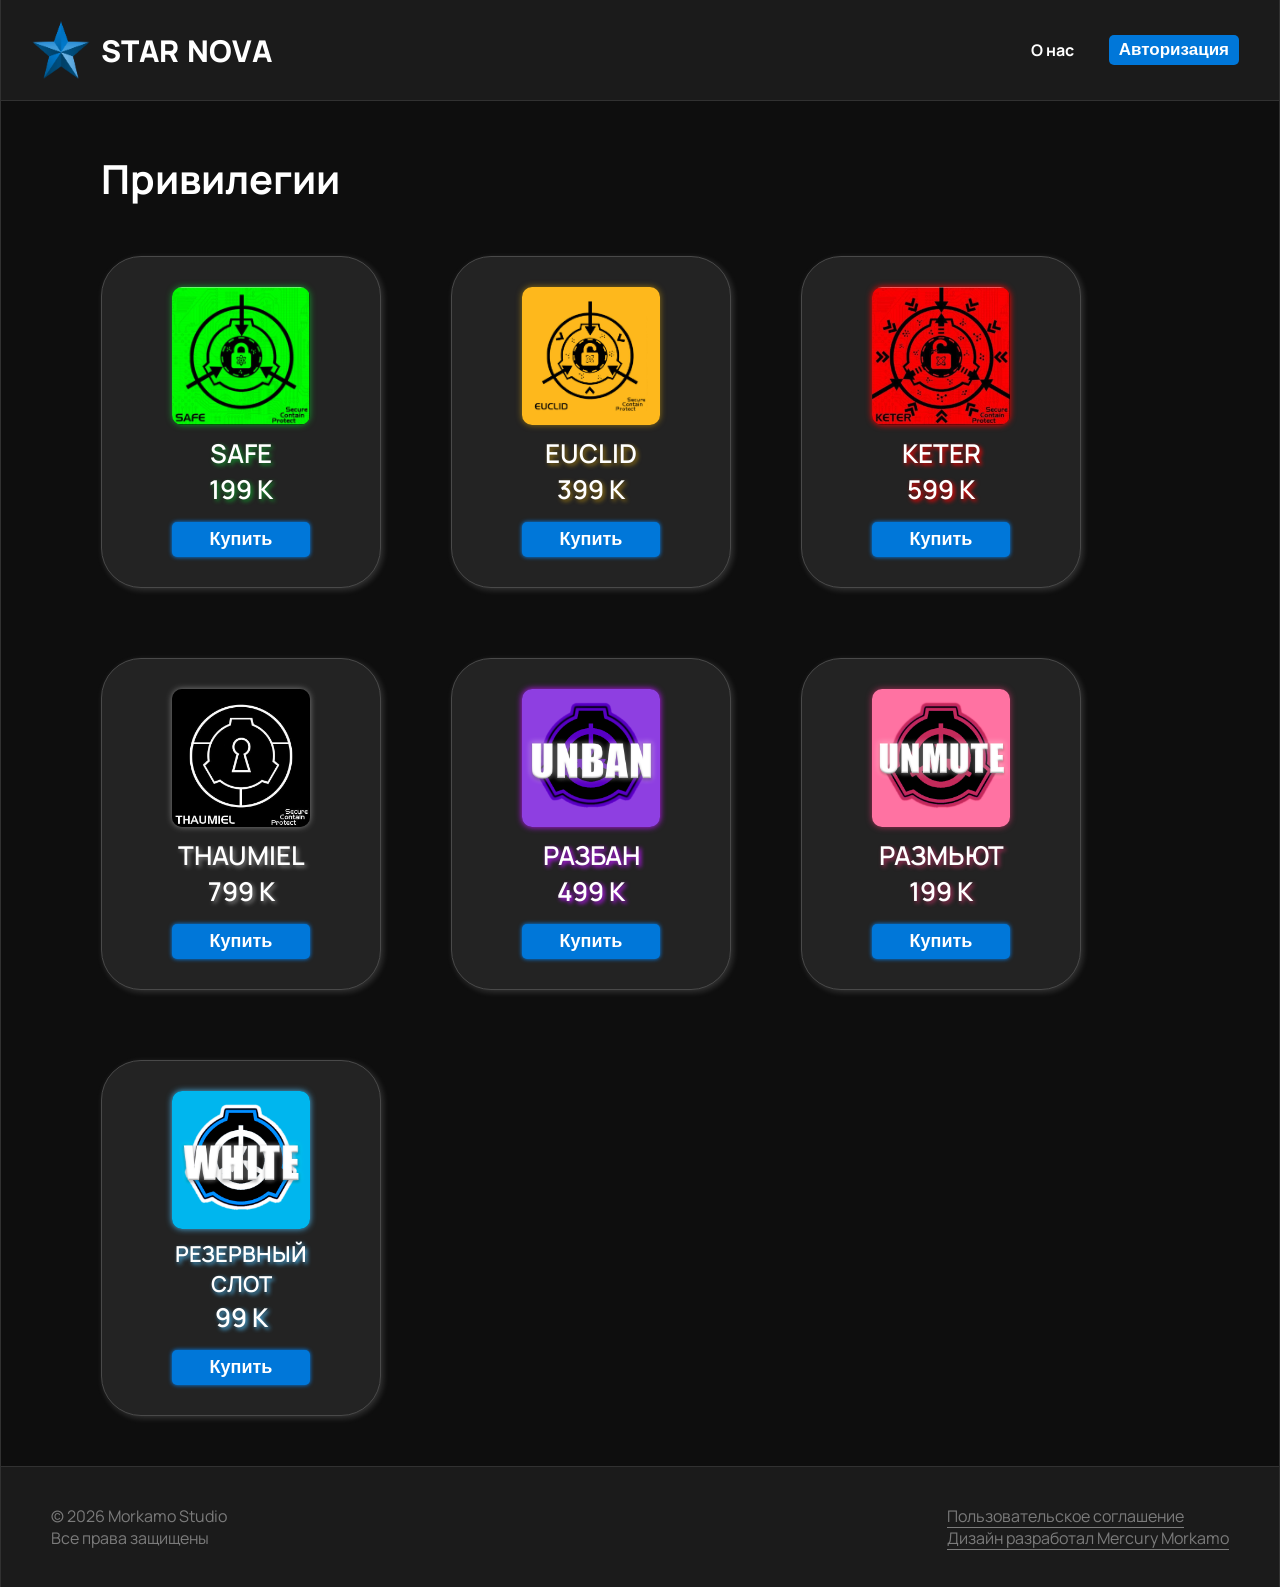
==== index.html @ 3f4933f5 "Commit 2" ====
<!DOCTYPE html>
<html lang="ru">
<head>
    <meta charset="UTF-8">
    <meta name="viewport" content="width=device-width, initial-scale=1.0">
    <link rel="stylesheet" href="css/styles.css">
    <title>SCP:SL Coin System</title>
</head>
<body>
    <div class="header-box">
        <div class="header-content">
            <div class="header-content-logo-box">
                <img src="assets/images/web-site-logo.png" alt="web-site-logo" class="web-site-logo">
                <div class="header-content-logo-text">
                    <p class="header-content-logo-text-letter">S</p>
                    <p class="header-content-logo-text-letter">T</p>
                    <p class="header-content-logo-text-letter">A</p>
                    <p class="header-content-logo-text-letter">R</p>
                    <p class="header-content-logo-text-space"></p>
                    <p class="header-content-logo-text-letter">N</p>
                    <p class="header-content-logo-text-letter">O</p>
                    <p class="header-content-logo-text-letter">V</p>
                    <p class="header-content-logo-text-letter">A</p>
                </div>
            </div>
            <div class="header-content-navigation">
                <a href="#about-us">О нас</a>
                <button class="authButton">Авторизация</button>
            </div>
        </div>
    </div>
    <div class="products-box">
        <div class="product-box-title">
            <p>Привилегии</p>
        </div>
        <div class="product-box-content">
            <div class="product-card" style="--product-glow-color: 0, 255, 51;">
                <div class="product-card-content">
                    <img src="assets/images/safe-logo.jpg" alt="donate-safe-logo" class="product-card-image">
                    <div class="product-card-description">
                        <p>SAFE</p>
                        <p>199 K</p>
                    </div>
                    <button class="button-buy-product">Купить</button>
                </div>
            </div>
            <div class="product-card" style="--product-glow-color: 255, 191, 0;">
                <div class="product-card-content">
                    <img src="assets/images/euclid-logo.jpg" alt="donate-euclid-logo" class="product-card-image">
                    <div class="product-card-description">
                        <p>EUCLID</p>
                        <p>399 K</p>
                    </div>
                    <button class="button-buy-product">Купить</button>
                </div>
            </div>
            <div class="product-card" style="--product-glow-color: 255, 0, 0; --product-glow-intensity: 1">
                <div class="product-card-content">
                    <img src="assets/images/keter-logo.jpg" alt="donate-keter-logo" class="product-card-image">
                    <div class="product-card-description">
                        <p>KETER</p>
                        <p>599 K</p>
                    </div>
                    <button class="button-buy-product">Купить</button>
                </div>
            </div>
            <div class="product-card" style="--product-glow-color: 130, 130, 130; --product-glow-intensity: 1">
                <div class="product-card-content">
                    <img src="assets/images/thaumiel-logo.jpg" alt="donate-thaumiel-logo" class="product-card-image">
                    <div class="product-card-description">
                        <p>THAUMIEL</p>
                        <p>799 K</p>
                    </div>
                    <button class="button-buy-product">Купить</button>
                </div>
            </div>
            <div class="product-card" style="--product-glow-color: 191, 20, 255; --product-glow-intensity: 1">
                <div class="product-card-content">
                    <img src="assets/images/unban-logo.png" alt="donate-unban-logo" class="product-card-image">
                    <div class="product-card-description">
                        <p>РАЗБАН</p>
                        <p>499 K</p>
                    </div>
                    <button class="button-buy-product">Купить</button>
                </div>
            </div>
            <div class="product-card" style="--product-glow-color: 168, 46, 89; --product-glow-intensity: 1">
                <div class="product-card-content">
                    <img src="assets/images/unmute-logo.png" alt="donate-unmute-logo" class="product-card-image">
                    <div class="product-card-description">
                        <p>РАЗМЬЮТ</p>
                        <p>199 K</p>
                    </div>
                    <button class="button-buy-product">Купить</button>
                </div>
            </div>
            <div class="product-card" style="--product-glow-color: 75, 180, 235; --product-glow-intensity: 1">
                <div class="product-card-content">
                    <img src="assets/images/white_list-logo.png" alt="donate-white-list-logo" class="product-card-image">
                    <div class="product-card-description">
                        <p style="font-size: 22px;">РЕЗЕРВНЫЙ СЛОТ</p>
                        <p>99 K</p>
                    </div>
                    <button class="button-buy-product">Купить</button>
                </div>
            </div>
        </div>
    </div>
    <div class="footer-box">
        <div class="footer-box-content">
            <div class="footer-box-content-left-part">
                <p>© 2026 Morkamo Studio</p>
                <p>Все права защищены</p>
            </div>
            <div class="footer-box-content-right-part">
                <p><a href="#terms-condition">Пользовательское соглашение</a></p>
                <p><a href="https://github.com/Morkamo" target="_blank">Дизайн разработал Mercury Morkamo</a></p>
            </div>
        </div>
    </div>
    <script src="js/script.js"></script>
</body>
</html>
---- css/styles.css ----
@import url('https://fonts.googleapis.com/css2?family=Manrope:wght@400;500;600;700;800&display=swap');

/* #region General */

:root {
    --base-button-color: rgb(0, 119, 217);
    --link-highlight-color: rgb(31, 154, 255);
    --base-button-color-shadow: 0, 119, 217;
}

* {
    box-sizing: border-box;
    scroll-behavior: smooth;
    margin: 0;
    padding: 0;
}

html {
    height: 100%;
    font-family: 'Manrope', sans-serif;
}

body {
    display: flex;
    flex-direction: column;
    background-color: #313131;
    color: #fff;
    min-height: 100%;
    padding: 0px 1px 0px 1px;
    gap: 1px;
}

a {
    text-decoration: none;
    color: #fff;
}

button {
    padding: 5px 10px;
    border-radius: 5px;
    border-style: hidden;
}

/* #endregion */

/* #region Header Box */
.header-box {
    background-color: #1b1b1b;
}

.header-content {
    display: flex;
    flex-direction: row;
    align-items: center;
    justify-content: space-between;
}

.header-content-logo-box {
    display: flex;
    flex-direction: row;
    padding: 20px 30px 20px 30px;
    gap: 10px;
    align-items: center;
    font-size: 30px;
    font-weight: 800;
}

.header-content-logo-text {
    display: flex;
    flex-direction: row;
    user-select: none;
}

.header-content-logo-text-letter {
    transition: transform 0.3s ease;
}

.header-content-logo-text-letter:hover {
    transform: translateY(-10px);
}

.header-content-logo-text-space {
    width: 8px;
}

.web-site-logo {
    width: 60px;
    height: 60px;
}

@keyframes spining-web-logo {
    0% {
        transform: rotate(0deg)
    }
    100% {
        transform: rotate(360deg)
    }
}

.web-site-logo.spinWebLogo {
    animation: spining-web-logo 0.6s ease forwards;
}

.header-content-navigation {
    display: flex;
    flex-direction: row;
    align-items: center;
    padding-right: 40px;
    gap: 25px;
    font-weight: 700;
}

.header-content-navigation a {
    border-style: hidden;
    border-radius: 5px;
    padding: 5px 10px;
    border-width: 1px;
    transition: box-shadow 0.2s ease, transform 0.2s ease;
    box-shadow: 0px 2px 4px rgba(255, 255, 255, 0);
}

.header-content-navigation a:hover {
    box-shadow: 0px 2px 4px rgba(255, 255, 255, 0.5);
    transform: translateY(-2px);
}


.header-content-navigation .authButton {
    cursor: pointer;
    color: #fff;
    background-color: var(--base-button-color);
    font-weight: 700;
    font-size: 17px;
    transition: box-shadow 0.2s ease, transform 0.2s ease;
    box-shadow: 0px 2px 4px rgba(var(--base-button-color-shadow), 0);
}

.header-content-navigation .authButton:hover {
    box-shadow: 0px 2px 6px rgba(var(--base-button-color-shadow), 0.7);
    transform: translateY(-2px);
}

/* #endregion */

/* #region Products Box */
.products-box {
    min-height: 500px;
    background-color: #0e0e0e;
    flex-grow: 1;
    padding: 50px 100px;
}

.product-box-title {
    font-size: 40px;
    font-weight: 700;
    justify-self: center;
    padding-bottom: 50px;
}

.product-box-content {
    display: flex;
    flex-wrap: wrap;
    gap: 70px;
    max-width: 1330px;
    margin: 0 auto;
}

.product-card {
    --product-glow-color: 255, 255, 255;
    --product-glow-intensity: 0.5;
    
    width: 280px;
    height: auto;
    background-color: #232323;
    overflow: hidden;
    padding: 30px 70px;

    border: 1px solid;
    border-radius: 40px;
    border-color: #494949;

    box-shadow: 2px 2px 6px rgb(208, 208, 208, 0.2);

    transition: transform 0.3s ease;
    user-select: none;
}

.product-card:hover {
    transform: scale(1.04);
}

.product-card-content {
    display: flex;
    flex-direction: column;
    gap: 10px
}

.product-card-image {
    border-radius: 10px;
    box-shadow: 0px 0px 6px rgba(var(--product-glow-color), var(--product-glow-intensity));
}

.product-card-description {
    width: 100%;
    font-size: 26px;
    font-weight: 600;
    align-self: center;
    text-align: center;
    text-shadow: 2px 2px 4px rgba(var(--product-glow-color), var(--product-glow-intensity));
    margin-bottom: 5px;
    hyphens: auto;
}

.button-buy-product {
    cursor: pointer;
    transition: transform 0.3s ease, box-shadow 0.3s ease;

    width: 100%;
    height: 35px;
    font-size: 18px;
    font-weight: 600;
    padding: 5px 0;
    color: #fff;
    background-color: var(--base-button-color);
    box-shadow: 0px 0px 4px rgba(0, 136, 255, 1)
}

.button-buy-product:hover {
    transform: scale(1.1);
    box-shadow: none;
}

/* #endregion */

/* #region Footer Box */
.footer-box {
    height: 120px;
    background-color: #1b1b1b;
}

.footer-box-content {
    display: flex;
    flex-direction: row;
    align-items: center;
    justify-content: space-between;
    user-select: none;
    width: 100%;
    height: 100%;
    padding: 20px 50px;
    color: #7b7b7b;
}

.footer-box-content a {
    color: #7b7b7b;
    text-decoration: underline;
    text-underline-offset: 5px;
    transition: color 0.3s ease;
}



.footer-box-content-left-part {
    
}

.footer-box-content-right-part {
    
}

.footer-box-content-right-part a:hover {
    color: var(--link-highlight-color);
}

/* #endregion */
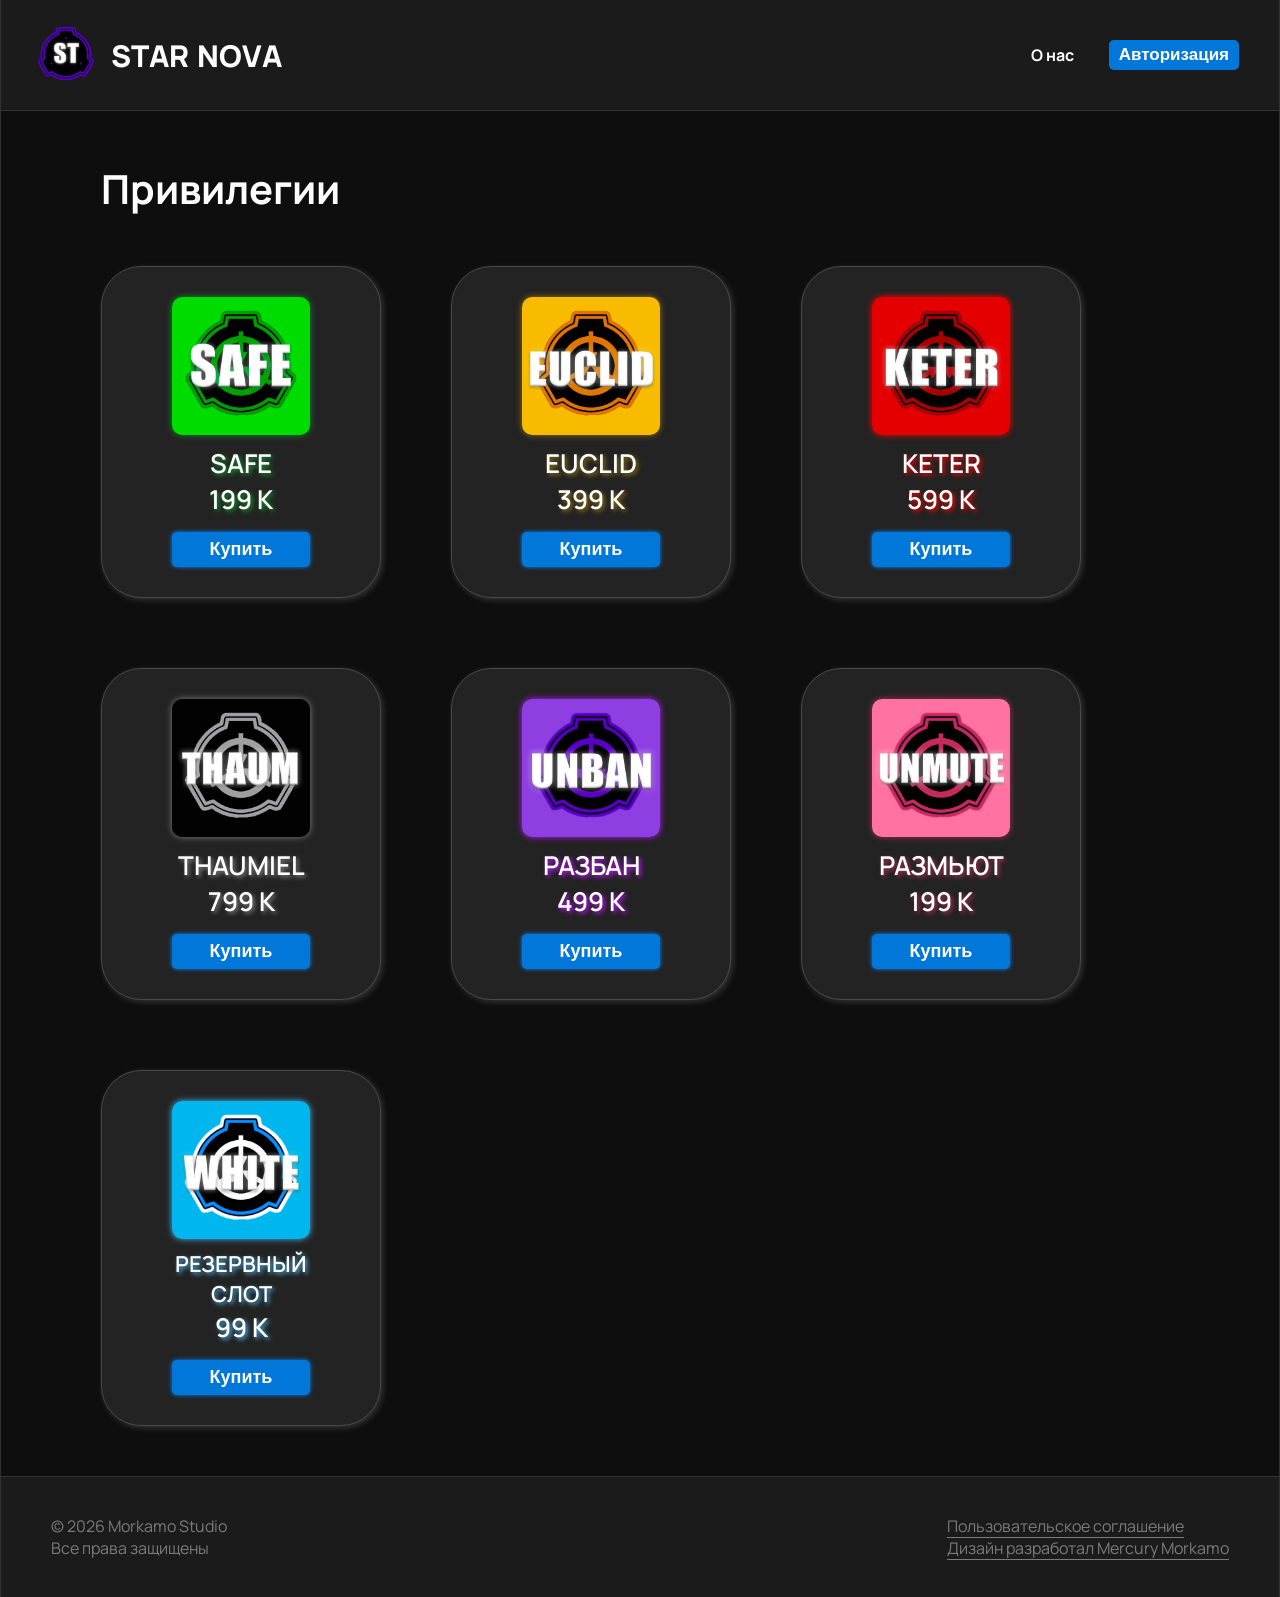
==== commit f0b2fca0: "Commit 3" ====
--- a/index.html
+++ b/index.html
@@ -4,13 +4,13 @@
     <meta charset="UTF-8">
     <meta name="viewport" content="width=device-width, initial-scale=1.0">
     <link rel="stylesheet" href="css/styles.css">
-    <title>SCP:SL Coin System</title>
+    <title>SCP:SL Web Store Template</title>
 </head>
 <body>
     <div class="header-box">
         <div class="header-content">
             <div class="header-content-logo-box">
-                <img src="assets/images/web-site-logo.png" alt="web-site-logo" class="web-site-logo">
+                <img src="assets/images/web_site-logo.png" alt="web_site-logo" class="web-site-logo">
                 <div class="header-content-logo-text">
                     <p class="header-content-logo-text-letter">S</p>
                     <p class="header-content-logo-text-letter">T</p>
@@ -36,7 +36,7 @@
         <div class="product-box-content">
             <div class="product-card" style="--product-glow-color: 0, 255, 51;">
                 <div class="product-card-content">
-                    <img src="assets/images/safe-logo.jpg" alt="donate-safe-logo" class="product-card-image">
+                    <img src="assets/images/safe-logo.png" alt="donate-safe-logo" class="product-card-image">
                     <div class="product-card-description">
                         <p>SAFE</p>
                         <p>199 K</p>
@@ -46,7 +46,7 @@
             </div>
             <div class="product-card" style="--product-glow-color: 255, 191, 0;">
                 <div class="product-card-content">
-                    <img src="assets/images/euclid-logo.jpg" alt="donate-euclid-logo" class="product-card-image">
+                    <img src="assets/images/euclid-logo.png" alt="donate-euclid-logo" class="product-card-image">
                     <div class="product-card-description">
                         <p>EUCLID</p>
                         <p>399 K</p>
@@ -56,7 +56,7 @@
             </div>
             <div class="product-card" style="--product-glow-color: 255, 0, 0; --product-glow-intensity: 1">
                 <div class="product-card-content">
-                    <img src="assets/images/keter-logo.jpg" alt="donate-keter-logo" class="product-card-image">
+                    <img src="assets/images/keter-logo.png" alt="donate-keter-logo" class="product-card-image">
                     <div class="product-card-description">
                         <p>KETER</p>
                         <p>599 K</p>
@@ -66,7 +66,7 @@
             </div>
             <div class="product-card" style="--product-glow-color: 130, 130, 130; --product-glow-intensity: 1">
                 <div class="product-card-content">
-                    <img src="assets/images/thaumiel-logo.jpg" alt="donate-thaumiel-logo" class="product-card-image">
+                    <img src="assets/images/thaumiel-logo.png" alt="donate-thaumiel-logo" class="product-card-image">
                     <div class="product-card-description">
                         <p>THAUMIEL</p>
                         <p>799 K</p>
--- a/css/styles.css
+++ b/css/styles.css
@@ -84,8 +84,8 @@
 }
 
 .web-site-logo {
-    width: 60px;
-    height: 60px;
+    width: 70px;
+    height: 70px;
 }
 
 @keyframes spining-web-logo {
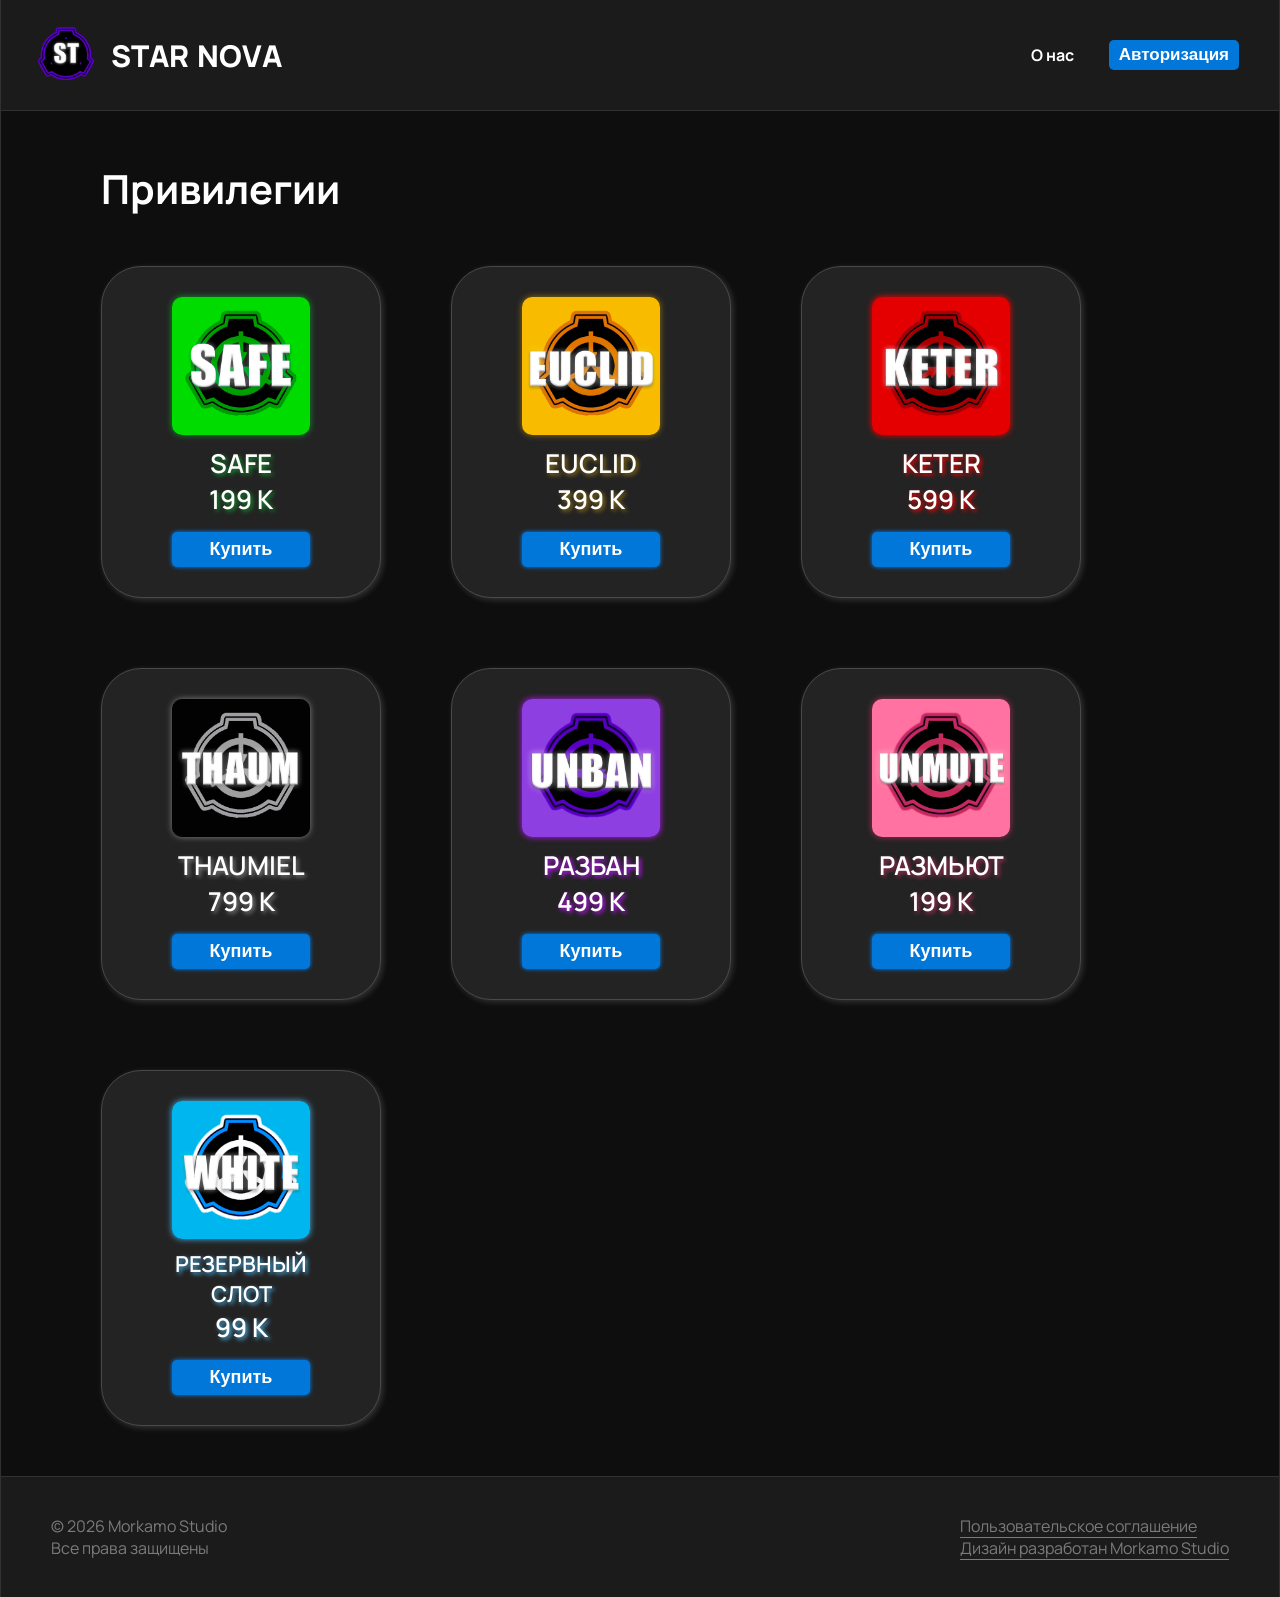
==== commit 7952c046: "Commit 4" ====
--- a/index.html
+++ b/index.html
@@ -3,7 +3,8 @@
 <head>
     <meta charset="UTF-8">
     <meta name="viewport" content="width=device-width, initial-scale=1.0">
-    <link rel="stylesheet" href="css/styles.css">
+    <link rel="icon" href="assets/icons/favicon.ico">
+    <link rel="stylesheet" href="css/index_styles.css">
     <title>SCP:SL Web Store Template</title>
 </head>
 <body>
@@ -24,7 +25,7 @@
                 </div>
             </div>
             <div class="header-content-navigation">
-                <a href="#about-us">О нас</a>
+                <a href="pages/about-of-us.html">О нас</a>
                 <button class="authButton">Авторизация</button>
             </div>
         </div>
@@ -113,8 +114,8 @@
                 <p>Все права защищены</p>
             </div>
             <div class="footer-box-content-right-part">
-                <p><a href="#terms-condition">Пользовательское соглашение</a></p>
-                <p><a href="https://github.com/Morkamo" target="_blank">Дизайн разработал Mercury Morkamo</a></p>
+                <p><a href="pages/user_agreement.html">Пользовательское соглашение</a></p>
+                <p><a href="https://github.com/Morkamo" target="_blank">Дизайн разработан Morkamo Studio</a></p>
             </div>
         </div>
     </div>
--- a/css/index_styles.css
+++ b/css/index_styles.css
@@ -0,0 +1,264 @@
+@import url('https://fonts.googleapis.com/css2?family=Manrope:wght@400;500;600;700;800&display=swap');
+
+/* #region General */
+
+:root {
+    --base-button-color: rgb(0, 119, 217);
+    --link-highlight-color: rgb(31, 154, 255);
+    --base-button-color-shadow: 0, 119, 217;
+}
+
+* {
+    box-sizing: border-box;
+    scroll-behavior: smooth;
+    margin: 0;
+    padding: 0;
+}
+
+html {
+    height: 100%;
+    font-family: 'Manrope', sans-serif;
+}
+
+body {
+    display: flex;
+    flex-direction: column;
+    background-color: #313131;
+    color: #fff;
+    min-height: 100%;
+    padding: 0px 1px 0px 1px;
+    gap: 1px;
+}
+
+a {
+    text-decoration: none;
+    color: #fff;
+}
+
+button {
+    padding: 5px 10px;
+    border-radius: 5px;
+    border-style: hidden;
+}
+
+/* #endregion */
+
+/* #region Header Box */
+.header-box {
+    background-color: #1b1b1b;
+}
+
+.header-content {
+    display: flex;
+    flex-direction: row;
+    align-items: center;
+    justify-content: space-between;
+}
+
+.header-content-logo-box {
+    display: flex;
+    flex-direction: row;
+    padding: 20px 30px 20px 30px;
+    gap: 10px;
+    align-items: center;
+    font-size: 30px;
+    font-weight: 800;
+}
+
+.header-content-logo-text {
+    display: flex;
+    flex-direction: row;
+    user-select: none;
+}
+
+.header-content-logo-text-letter {
+    transition: transform 0.3s ease;
+}
+
+.header-content-logo-text-letter:hover {
+    transform: translateY(-10px);
+}
+
+.header-content-logo-text-space {
+    width: 8px;
+}
+
+.web-site-logo {
+    width: 70px;
+    height: 70px;
+}
+
+@keyframes spining-web-logo {
+    0% {
+        transform: rotate(0deg)
+    }
+    100% {
+        transform: rotate(360deg)
+    }
+}
+
+.web-site-logo.spinWebLogo {
+    animation: spining-web-logo 0.6s ease forwards;
+}
+
+.header-content-navigation {
+    display: flex;
+    flex-direction: row;
+    align-items: center;
+    padding-right: 40px;
+    gap: 25px;
+    font-weight: 700;
+}
+
+.header-content-navigation a {
+    border-style: hidden;
+    border-radius: 5px;
+    padding: 5px 10px;
+    border-width: 1px;
+    transition: box-shadow 0.2s ease, transform 0.2s ease;
+    box-shadow: 0px 2px 4px rgba(255, 255, 255, 0);
+}
+
+.header-content-navigation a:hover {
+    box-shadow: 0px 2px 4px rgba(255, 255, 255, 0.5);
+    transform: translateY(-2px);
+}
+
+
+.header-content-navigation .authButton {
+    cursor: pointer;
+    color: #fff;
+    background-color: var(--base-button-color);
+    font-weight: 700;
+    font-size: 17px;
+    transition: box-shadow 0.2s ease, transform 0.2s ease;
+    box-shadow: 0px 2px 4px rgba(var(--base-button-color-shadow), 0);
+}
+
+.header-content-navigation .authButton:hover {
+    box-shadow: 0px 2px 6px rgba(var(--base-button-color-shadow), 0.7);
+    transform: translateY(-2px);
+}
+
+/* #endregion */
+
+/* #region Products Box */
+.products-box {
+    min-height: 500px;
+    background-color: #0e0e0e;
+    flex-grow: 1;
+    padding: 50px 100px;
+}
+
+.product-box-title {
+    font-size: 40px;
+    font-weight: 700;
+    justify-self: center;
+    padding-bottom: 50px;
+}
+
+.product-box-content {
+    display: flex;
+    flex-wrap: wrap;
+    gap: 70px;
+    max-width: 1330px;
+    margin: 0 auto;
+}
+
+.product-card {
+    --product-glow-color: 255, 255, 255;
+    --product-glow-intensity: 0.5;
+    
+    width: 280px;
+    height: auto;
+    background-color: #232323;
+    overflow: hidden;
+    padding: 30px 70px;
+
+    border: 1px solid;
+    border-radius: 40px;
+    border-color: #494949;
+
+    box-shadow: 2px 2px 6px rgb(208, 208, 208, 0.2);
+
+    transition: transform 0.3s ease;
+    user-select: none;
+}
+
+.product-card:hover {
+    transform: scale(1.04);
+}
+
+.product-card-content {
+    display: flex;
+    flex-direction: column;
+    gap: 10px
+}
+
+.product-card-image {
+    border-radius: 10px;
+    box-shadow: 0px 0px 6px rgba(var(--product-glow-color), var(--product-glow-intensity));
+}
+
+.product-card-description {
+    width: 100%;
+    font-size: 26px;
+    font-weight: 600;
+    align-self: center;
+    text-align: center;
+    text-shadow: 2px 2px 4px rgba(var(--product-glow-color), var(--product-glow-intensity));
+    margin-bottom: 5px;
+    hyphens: auto;
+}
+
+.button-buy-product {
+    cursor: pointer;
+    transition: transform 0.3s ease, box-shadow 0.3s ease;
+
+    width: 100%;
+    height: 35px;
+    font-size: 18px;
+    font-weight: 600;
+    padding: 5px 0;
+    color: #fff;
+    background-color: var(--base-button-color);
+    box-shadow: 0px 0px 4px rgba(0, 136, 255, 1)
+}
+
+.button-buy-product:hover {
+    transform: scale(1.1);
+    box-shadow: none;
+}
+
+/* #endregion */
+
+/* #region Footer Box */
+.footer-box {
+    height: 120px;
+    background-color: #1b1b1b;
+}
+
+.footer-box-content {
+    display: flex;
+    flex-direction: row;
+    align-items: center;
+    justify-content: space-between;
+    user-select: none;
+    width: 100%;
+    height: 100%;
+    padding: 20px 50px;
+    color: #7b7b7b;
+}
+
+.footer-box-content a {
+    color: #7b7b7b;
+    text-decoration: underline;
+    text-underline-offset: 5px;
+    transition: color 0.3s ease;
+}
+
+.footer-box-content-right-part a:hover {
+    color: var(--link-highlight-color);
+}
+
+/* #endregion */
